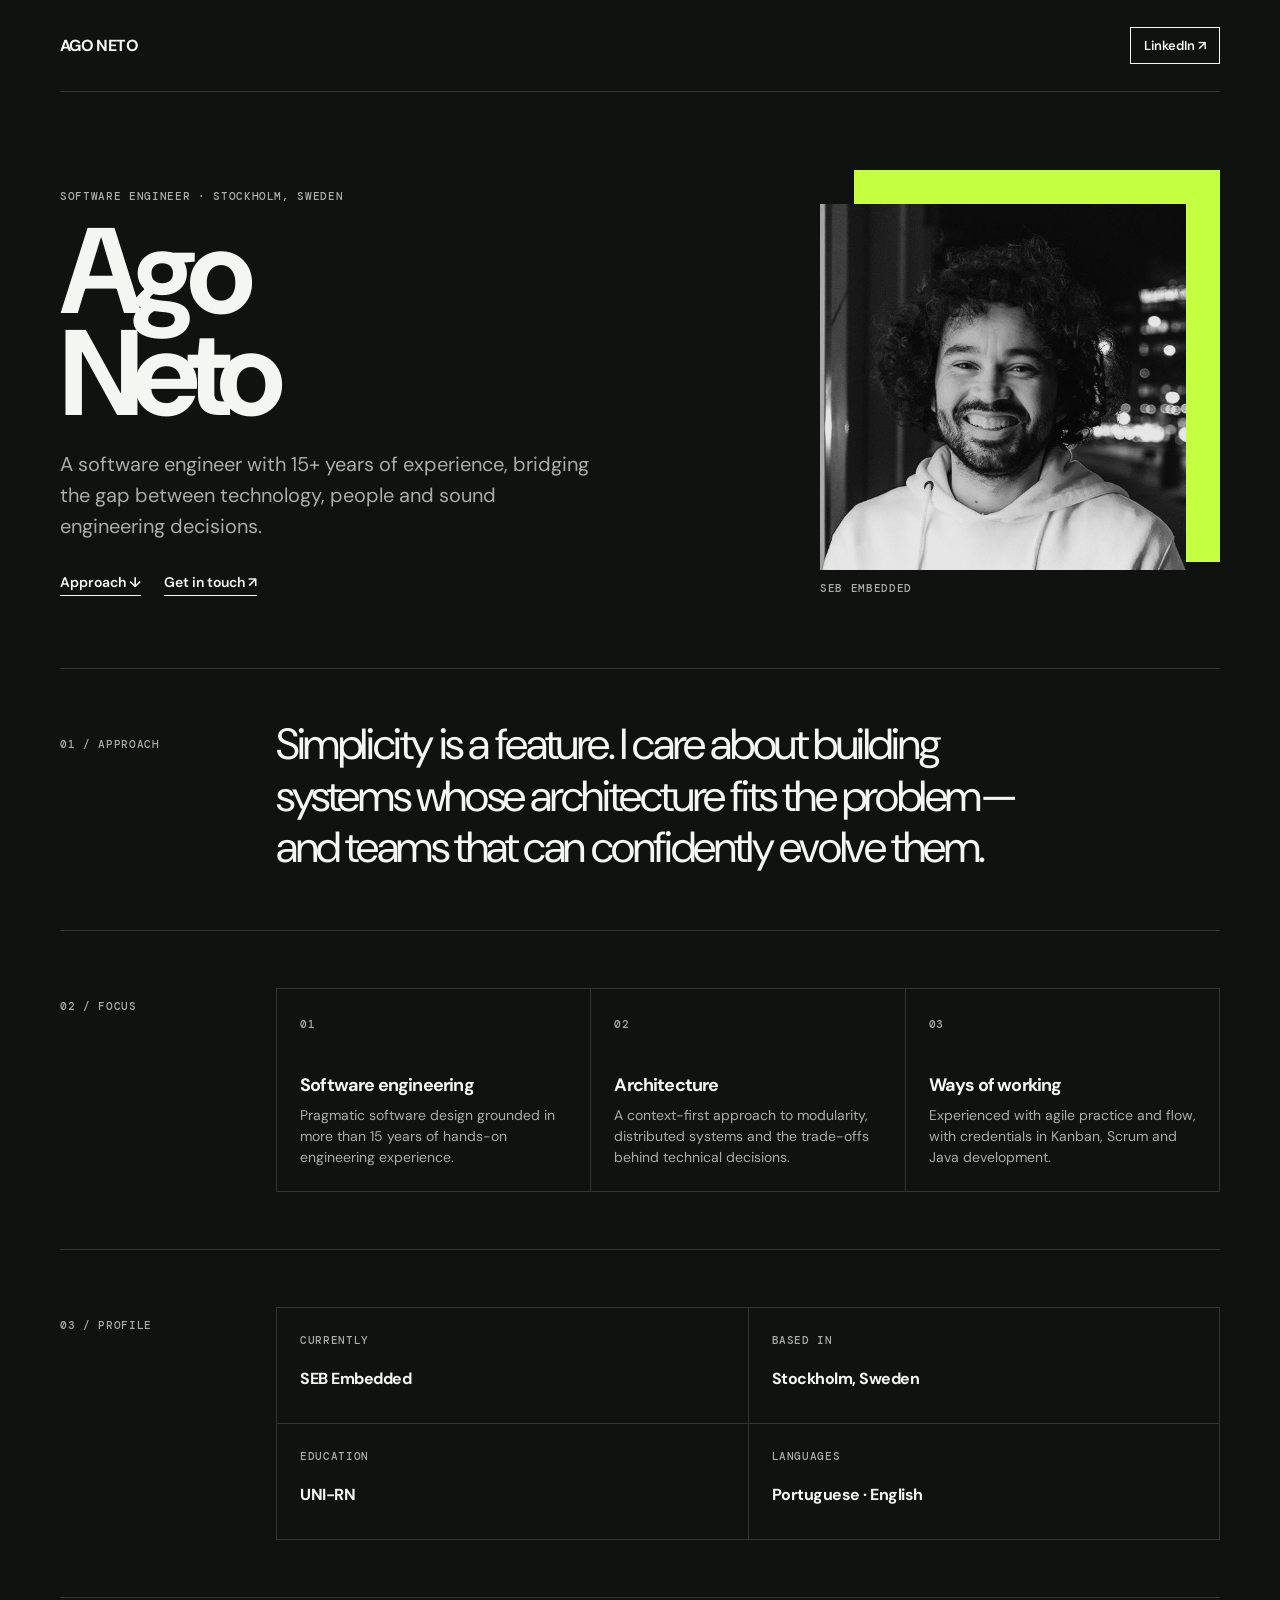
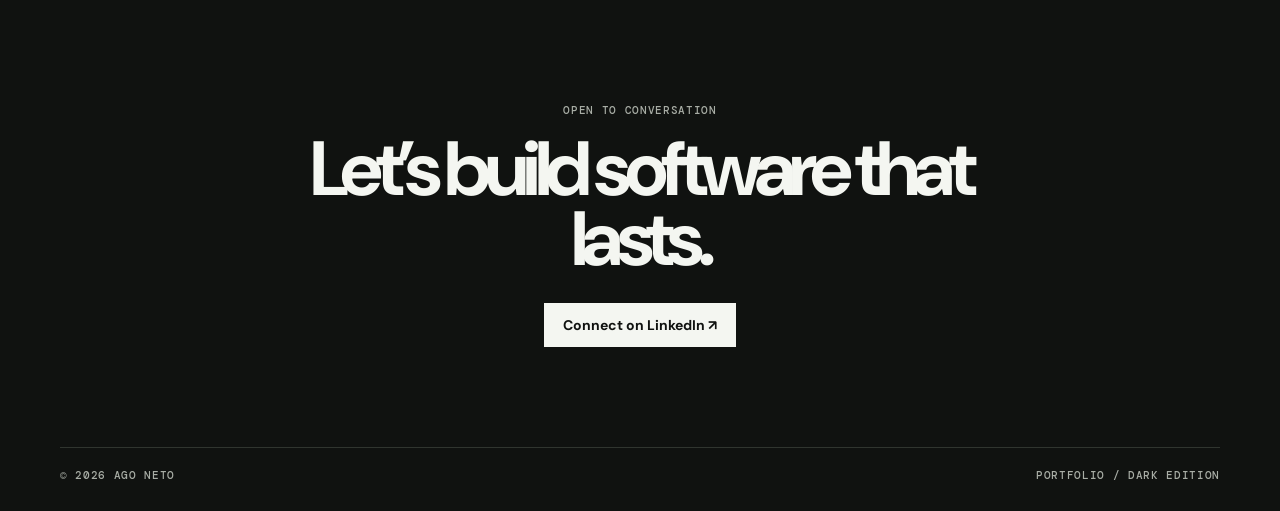
==== index-dark.html @ 4d7f1003 "README" ====
<!doctype html>
<html lang="en"><head><meta charset="utf-8"><meta name="viewport" content="width=device-width,initial-scale=1"><meta name="description" content="Portfolio of Ago Neto, software engineer at SEB Embedded."><title>Ago Neto — Software Engineer / Dark</title><link rel="stylesheet" href="styles.css"><style>:root{--bg:#101210;--ink:#f4f6f1;--muted:#a8ada5;--line:#30352f;--panel:#1a1e1a;--signal:#c4ff42}.portrait-box img{filter:grayscale(1) contrast(1.04) brightness(.9)}</style></head>
<body><main class="shell"><nav><a class="name" href="#top">AGO NETO</a><a href="https://www.linkedin.com/in/acnetto/" target="_blank" rel="noreferrer">LinkedIn ↗</a></nav>
<section class="hero" id="top"><div><p class="mono kicker">Software engineer · Stockholm, Sweden</p><h1>Ago<br>Neto</h1><p class="summary">A software engineer with 15+ years of experience, bridging the gap between technology, people and sound engineering decisions.</p><div class="hero-links"><a href="#approach">Approach ↓</a><a href="#contact">Get in touch ↗</a></div></div><div class="portrait-box"><img src="ago-neto.jpg" alt="Portrait of Ago Neto"><span class="mono">SEB Embedded</span></div></section>
<section class="section" id="approach"><p class="mono section-label">01 / Approach</p><p class="lead">Simplicity is a feature. I care about building systems whose architecture fits the problem—and teams that can confidently evolve them.</p></section>
<section class="section"><p class="mono section-label">02 / Focus</p><div class="capabilities"><article class="capability"><span class="mono number">01</span><h3>Software engineering</h3><p>Pragmatic software design grounded in more than 15 years of hands-on engineering experience.</p></article><article class="capability"><span class="mono number">02</span><h3>Architecture</h3><p>A context-first approach to modularity, distributed systems and the trade-offs behind technical decisions.</p></article><article class="capability"><span class="mono number">03</span><h3>Ways of working</h3><p>Experienced with agile practice and flow, with credentials in Kanban, Scrum and Java development.</p></article></div></section>
<section class="section"><p class="mono section-label">03 / Profile</p><div class="details"><div class="detail"><span class="mono">Currently</span><b>SEB Embedded</b></div><div class="detail"><span class="mono">Based in</span><b>Stockholm, Sweden</b></div><div class="detail"><span class="mono">Education</span><b>UNI-RN</b></div><div class="detail"><span class="mono">Languages</span><b>Portuguese · English</b></div></div></section>
<section class="contact" id="contact"><p class="mono kicker">Open to conversation</p><h2>Let’s build software that lasts.</h2><a href="https://www.linkedin.com/in/acnetto/" target="_blank" rel="noreferrer">Connect on LinkedIn ↗</a></section><footer class="mono"><span>© 2026 Ago Neto</span><span>Portfolio / Dark edition</span></footer></main></body></html>
---- styles.css ----
@import url('https://fonts.googleapis.com/css2?family=DM+Mono:wght@400;500&family=DM+Sans:opsz,wght@9..40,400;9..40,500;9..40,600;9..40,700&display=swap');

:root { --bg:#f7f7f5; --ink:#111312; --muted:#6c706a; --line:#d8dbd5; --panel:#ecefea; --signal:#c4ff42; }
* { box-sizing:border-box; } html { scroll-behavior:smooth; } body { margin:0; background:var(--bg); color:var(--ink); font-family:'DM Sans',sans-serif; }
a { color:inherit; text-decoration:none; } .shell { width:min(1160px, calc(100% - 48px)); margin:auto; } .mono { font:500 11px/1.4 'DM Mono',monospace; letter-spacing:.06em; text-transform:uppercase; }
nav { height:92px; display:flex; align-items:center; justify-content:space-between; border-bottom:1px solid var(--line); } nav .name { font-weight:700; letter-spacing:-.04em; } nav a:last-child { padding:9px 13px; border:1px solid var(--ink); font-size:13px; font-weight:600; }
.hero { display:grid; grid-template-columns:1.08fr .92fr; gap:68px; align-items:end; padding:78px 0 72px; border-bottom:1px solid var(--line); } .kicker { color:var(--muted); } h1 { margin:17px 0 24px; font-size:clamp(4rem,9.5vw,8.1rem); line-height:.84; letter-spacing:-.092em; font-weight:700; } .summary { max-width:530px; color:var(--muted); font-size:20px; line-height:1.55; } .hero-links { display:flex; gap:23px; margin-top:31px; font-size:14px; font-weight:600; } .hero-links a { border-bottom:1px solid var(--ink); padding-bottom:4px; }
.portrait-box { position:relative; width:min(100%,400px); justify-self:end; padding:34px 34px 0 0; } .portrait-box::before { content:''; position:absolute; inset:0 0 34px 34px; background:var(--signal); } .portrait-box img { position:relative; display:block; width:100%; aspect-ratio:1; object-fit:cover; filter:grayscale(1) contrast(1.04); } .portrait-box span { position:relative; display:block; margin-top:11px; color:var(--muted); }
.section { display:grid; grid-template-columns:170px 1fr; gap:46px; padding:57px 0; border-bottom:1px solid var(--line); } .section-label { color:var(--muted); } .lead { max-width:780px; margin:-7px 0 0; font-size:clamp(1.8rem,3.4vw,3rem); line-height:1.18; letter-spacing:-.055em; }
.capabilities { display:grid; grid-template-columns:repeat(3,1fr); gap:1px; background:var(--line); border:1px solid var(--line); } .capability { min-height:200px; padding:23px; background:var(--bg); } .capability .number { color:var(--muted); } .capability h3 { margin:43px 0 10px; font-size:18px; line-height:1.05; letter-spacing:-.045em; } .capability p { margin:0; color:var(--muted); font-size:14px; line-height:1.5; }
.details { display:grid; grid-template-columns:1fr 1fr; gap:1px; background:var(--line); border:1px solid var(--line); } .detail { min-height:115px; padding:20px 23px; background:var(--bg); } .detail b { display:block; margin-top:19px; font-size:16px; letter-spacing:-.03em; } .detail span { color:var(--muted); }
.contact { padding:94px 0 100px; text-align:center; } .contact h2 { max-width:800px; margin:15px auto 28px; font-size:clamp(3rem,6vw,6rem); line-height:.92; letter-spacing:-.085em; } .contact a { display:inline-block; padding:13px 19px; background:var(--ink); color:var(--bg); font-size:14px; font-weight:700; } footer { display:flex; justify-content:space-between; padding:20px 0 28px; color:var(--muted); border-top:1px solid var(--line); }
@media(max-width:760px) { .shell{width:min(100% - 40px,1160px)} nav{height:72px}.hero{grid-template-columns:1fr;gap:50px;padding:52px 0 58px}.portrait-box{justify-self:start;width:min(340px,85%)}.section{grid-template-columns:1fr;gap:24px;padding:42px 0}.capabilities{grid-template-columns:1fr}.details{grid-template-columns:1fr}.contact{padding:65px 0}footer{gap:12px;flex-direction:column} }
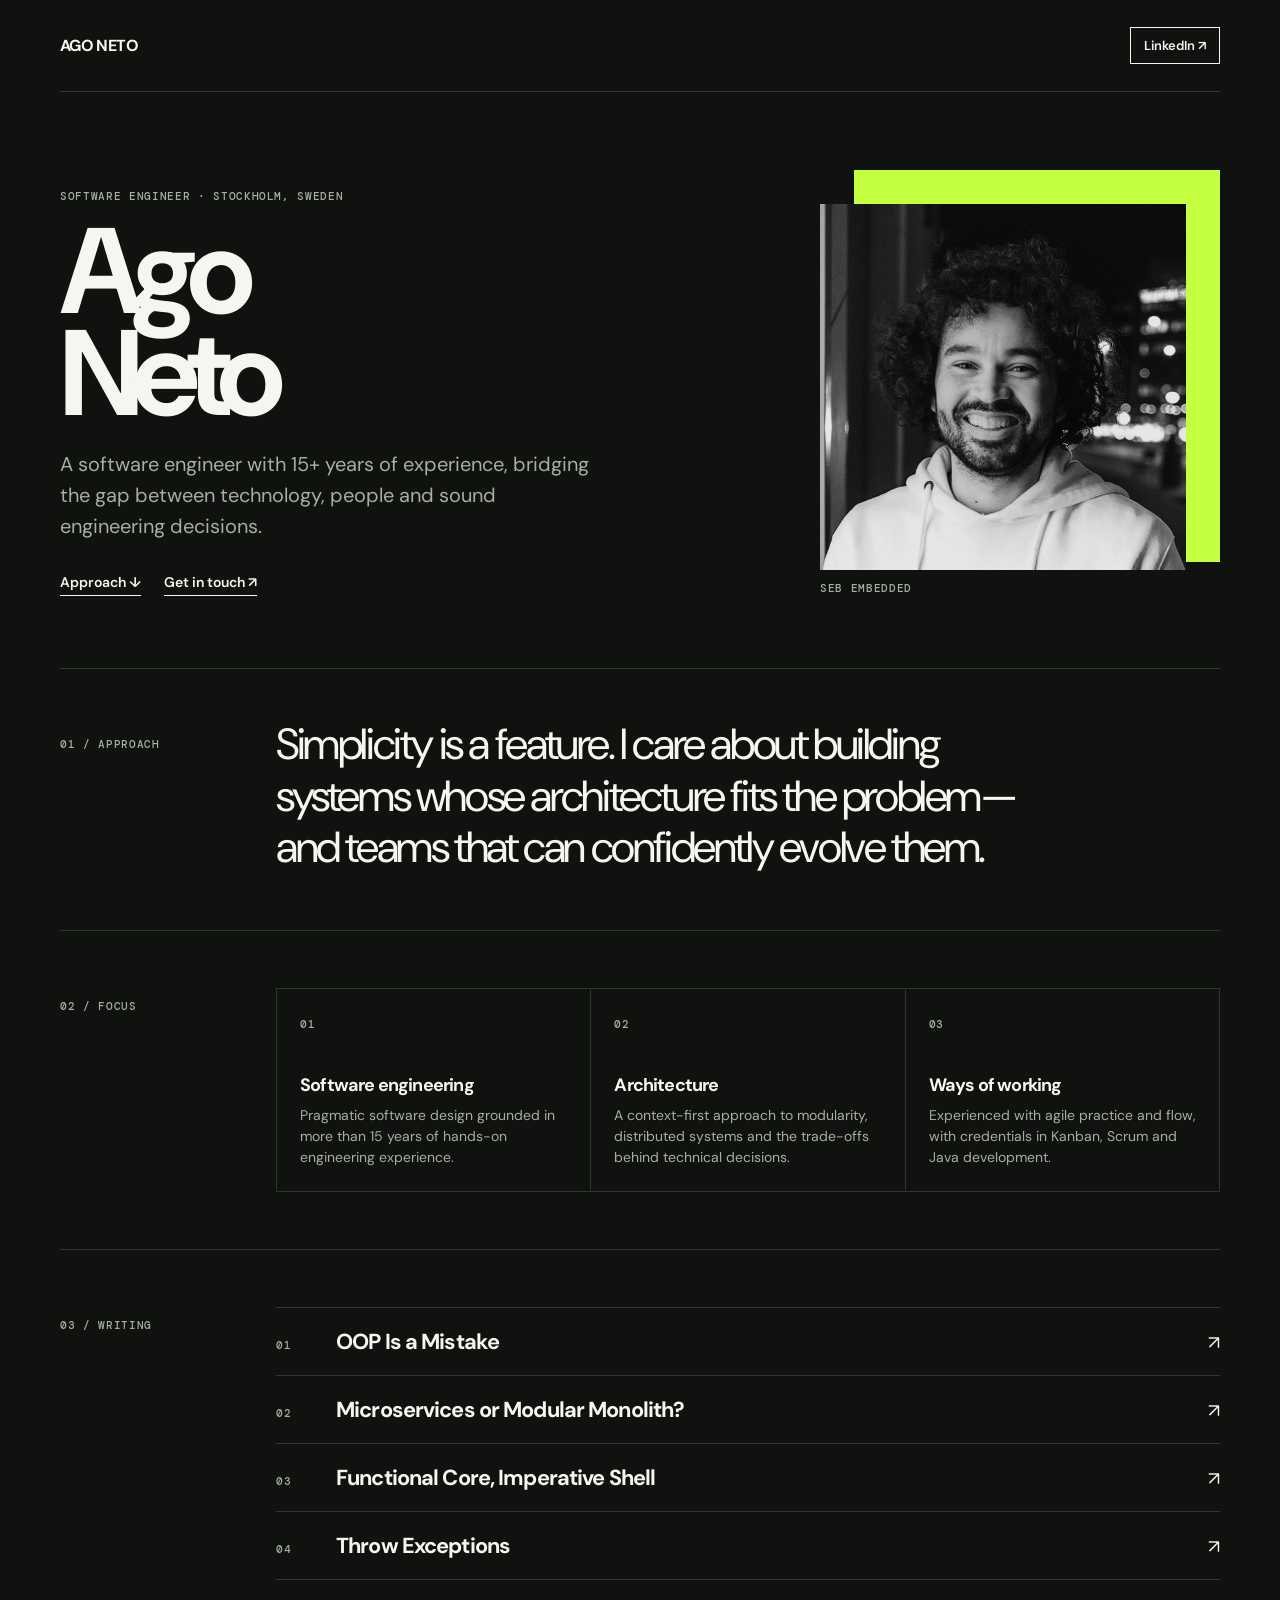
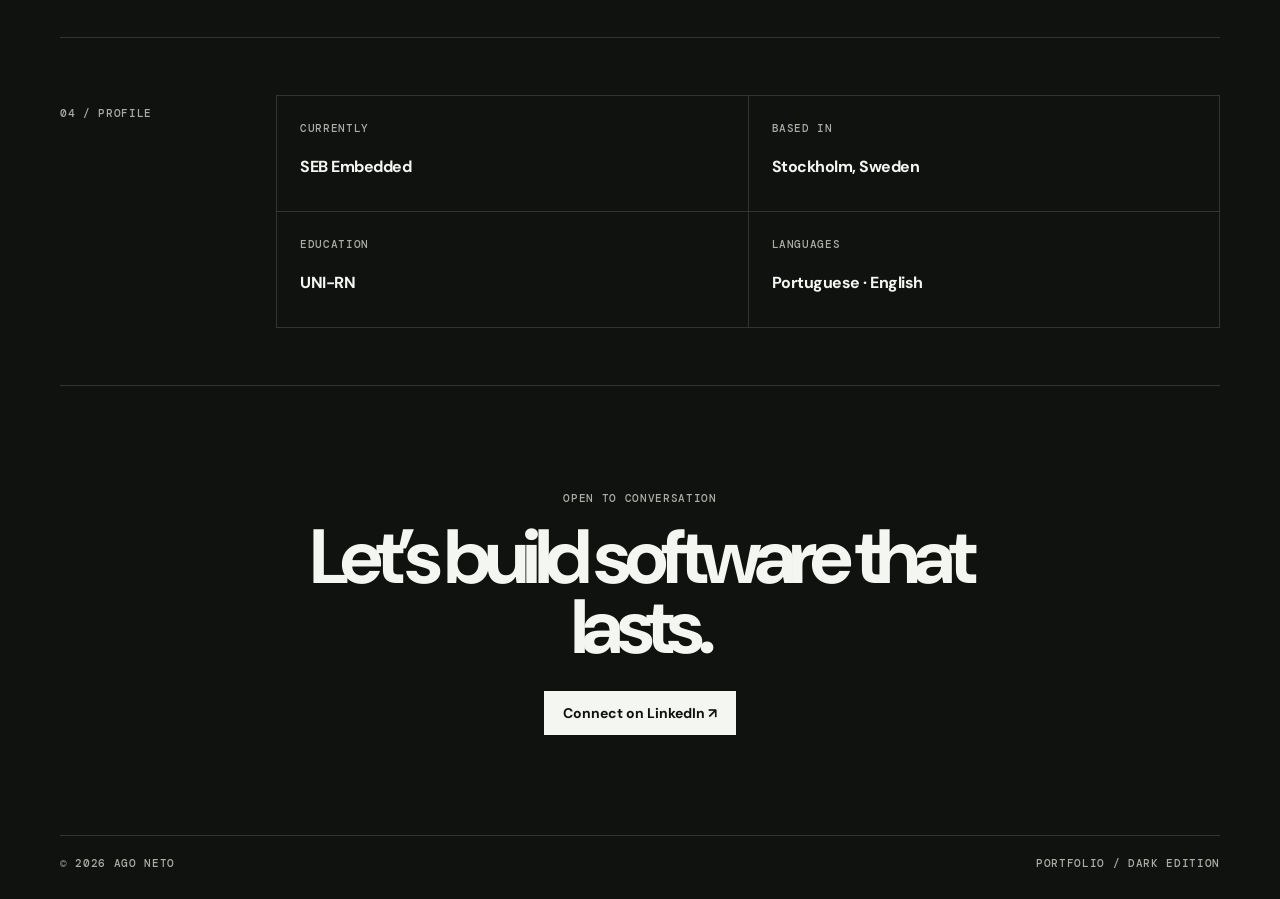
==== commit e14cd269: "Links" ====
--- a/index-dark.html
+++ b/index-dark.html
@@ -4,5 +4,6 @@
 <section class="hero" id="top"><div><p class="mono kicker">Software engineer · Stockholm, Sweden</p><h1>Ago<br>Neto</h1><p class="summary">A software engineer with 15+ years of experience, bridging the gap between technology, people and sound engineering decisions.</p><div class="hero-links"><a href="#approach">Approach ↓</a><a href="#contact">Get in touch ↗</a></div></div><div class="portrait-box"><img src="ago-neto.jpg" alt="Portrait of Ago Neto"><span class="mono">SEB Embedded</span></div></section>
 <section class="section" id="approach"><p class="mono section-label">01 / Approach</p><p class="lead">Simplicity is a feature. I care about building systems whose architecture fits the problem—and teams that can confidently evolve them.</p></section>
 <section class="section"><p class="mono section-label">02 / Focus</p><div class="capabilities"><article class="capability"><span class="mono number">01</span><h3>Software engineering</h3><p>Pragmatic software design grounded in more than 15 years of hands-on engineering experience.</p></article><article class="capability"><span class="mono number">02</span><h3>Architecture</h3><p>A context-first approach to modularity, distributed systems and the trade-offs behind technical decisions.</p></article><article class="capability"><span class="mono number">03</span><h3>Ways of working</h3><p>Experienced with agile practice and flow, with credentials in Kanban, Scrum and Java development.</p></article></div></section>
-<section class="section"><p class="mono section-label">03 / Profile</p><div class="details"><div class="detail"><span class="mono">Currently</span><b>SEB Embedded</b></div><div class="detail"><span class="mono">Based in</span><b>Stockholm, Sweden</b></div><div class="detail"><span class="mono">Education</span><b>UNI-RN</b></div><div class="detail"><span class="mono">Languages</span><b>Portuguese · English</b></div></div></section>
+<section class="section"><p class="mono section-label">03 / Writing</p><div class="writing"><a href="https://github.com/acneto/oop-is-a-mistake" target="_blank" rel="noreferrer"><span class="mono">01</span><b>OOP Is a Mistake</b><i>↗</i></a><a href="https://github.com/acneto/microservices-modular-monolith" target="_blank" rel="noreferrer"><span class="mono">02</span><b>Microservices or Modular Monolith?</b><i>↗</i></a><a href="https://github.com/acneto/functional-core" target="_blank" rel="noreferrer"><span class="mono">03</span><b>Functional Core, Imperative Shell</b><i>↗</i></a><a href="https://github.com/acneto/throw-exceptions" target="_blank" rel="noreferrer"><span class="mono">04</span><b>Throw Exceptions</b><i>↗</i></a></div></section>
+<section class="section"><p class="mono section-label">04 / Profile</p><div class="details"><div class="detail"><span class="mono">Currently</span><b>SEB Embedded</b></div><div class="detail"><span class="mono">Based in</span><b>Stockholm, Sweden</b></div><div class="detail"><span class="mono">Education</span><b>UNI-RN</b></div><div class="detail"><span class="mono">Languages</span><b>Portuguese · English</b></div></div></section>
 <section class="contact" id="contact"><p class="mono kicker">Open to conversation</p><h2>Let’s build software that lasts.</h2><a href="https://www.linkedin.com/in/acnetto/" target="_blank" rel="noreferrer">Connect on LinkedIn ↗</a></section><footer class="mono"><span>© 2026 Ago Neto</span><span>Portfolio / Dark edition</span></footer></main></body></html>
--- a/styles.css
+++ b/styles.css
@@ -9,5 +9,6 @@
 .section { display:grid; grid-template-columns:170px 1fr; gap:46px; padding:57px 0; border-bottom:1px solid var(--line); } .section-label { color:var(--muted); } .lead { max-width:780px; margin:-7px 0 0; font-size:clamp(1.8rem,3.4vw,3rem); line-height:1.18; letter-spacing:-.055em; }
 .capabilities { display:grid; grid-template-columns:repeat(3,1fr); gap:1px; background:var(--line); border:1px solid var(--line); } .capability { min-height:200px; padding:23px; background:var(--bg); } .capability .number { color:var(--muted); } .capability h3 { margin:43px 0 10px; font-size:18px; line-height:1.05; letter-spacing:-.045em; } .capability p { margin:0; color:var(--muted); font-size:14px; line-height:1.5; }
 .details { display:grid; grid-template-columns:1fr 1fr; gap:1px; background:var(--line); border:1px solid var(--line); } .detail { min-height:115px; padding:20px 23px; background:var(--bg); } .detail b { display:block; margin-top:19px; font-size:16px; letter-spacing:-.03em; } .detail span { color:var(--muted); }
+.writing { border-top:1px solid var(--line); } .writing a { display:grid; grid-template-columns:42px minmax(0,1fr) 28px; gap:18px; align-items:baseline; padding:19px 0; border-bottom:1px solid var(--line); transition:padding .2s ease, color .2s ease; } .writing a:hover { color:var(--muted); padding-left:8px; } .writing b { font-size:clamp(1.05rem,1.7vw,1.38rem); letter-spacing:-.04em; } .writing span { color:var(--muted); } .writing i { justify-self:end; font-style:normal; font-size:19px; }
 .contact { padding:94px 0 100px; text-align:center; } .contact h2 { max-width:800px; margin:15px auto 28px; font-size:clamp(3rem,6vw,6rem); line-height:.92; letter-spacing:-.085em; } .contact a { display:inline-block; padding:13px 19px; background:var(--ink); color:var(--bg); font-size:14px; font-weight:700; } footer { display:flex; justify-content:space-between; padding:20px 0 28px; color:var(--muted); border-top:1px solid var(--line); }
 @media(max-width:760px) { .shell{width:min(100% - 40px,1160px)} nav{height:72px}.hero{grid-template-columns:1fr;gap:50px;padding:52px 0 58px}.portrait-box{justify-self:start;width:min(340px,85%)}.section{grid-template-columns:1fr;gap:24px;padding:42px 0}.capabilities{grid-template-columns:1fr}.details{grid-template-columns:1fr}.contact{padding:65px 0}footer{gap:12px;flex-direction:column} }
